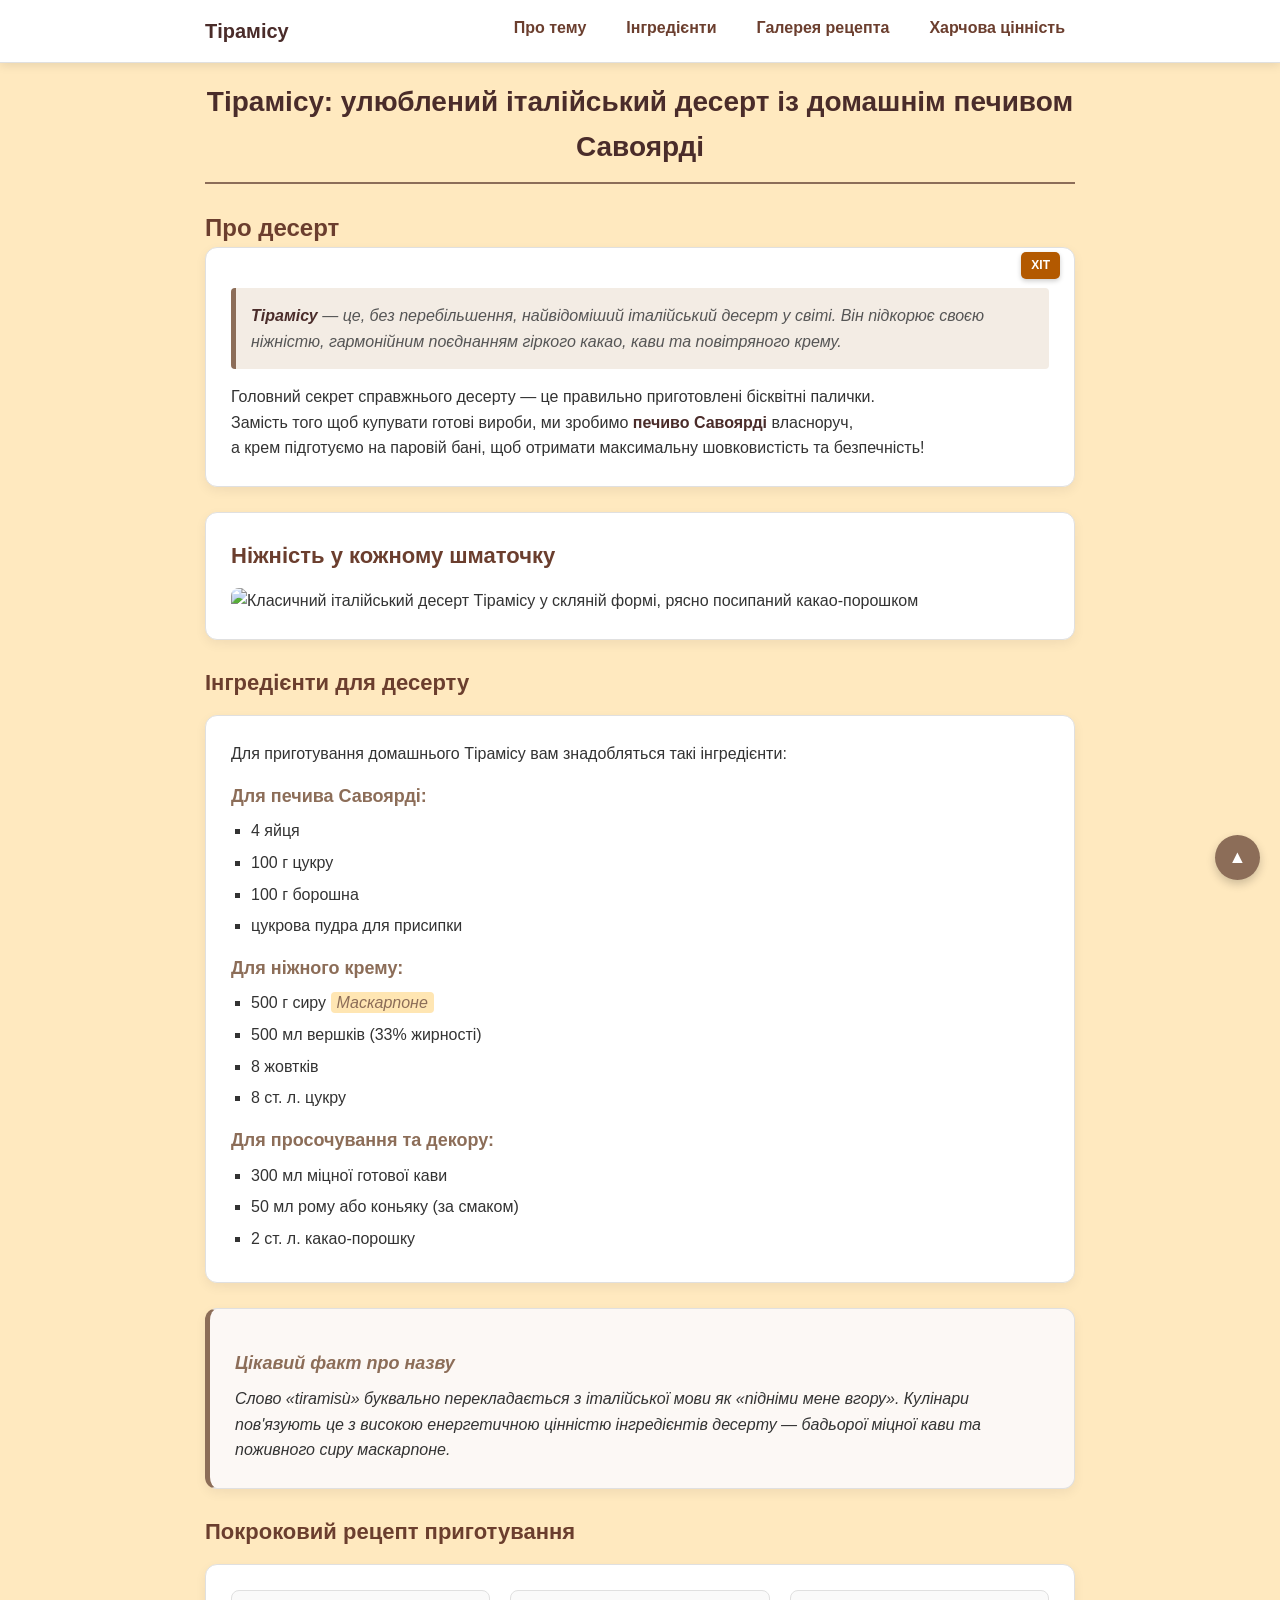
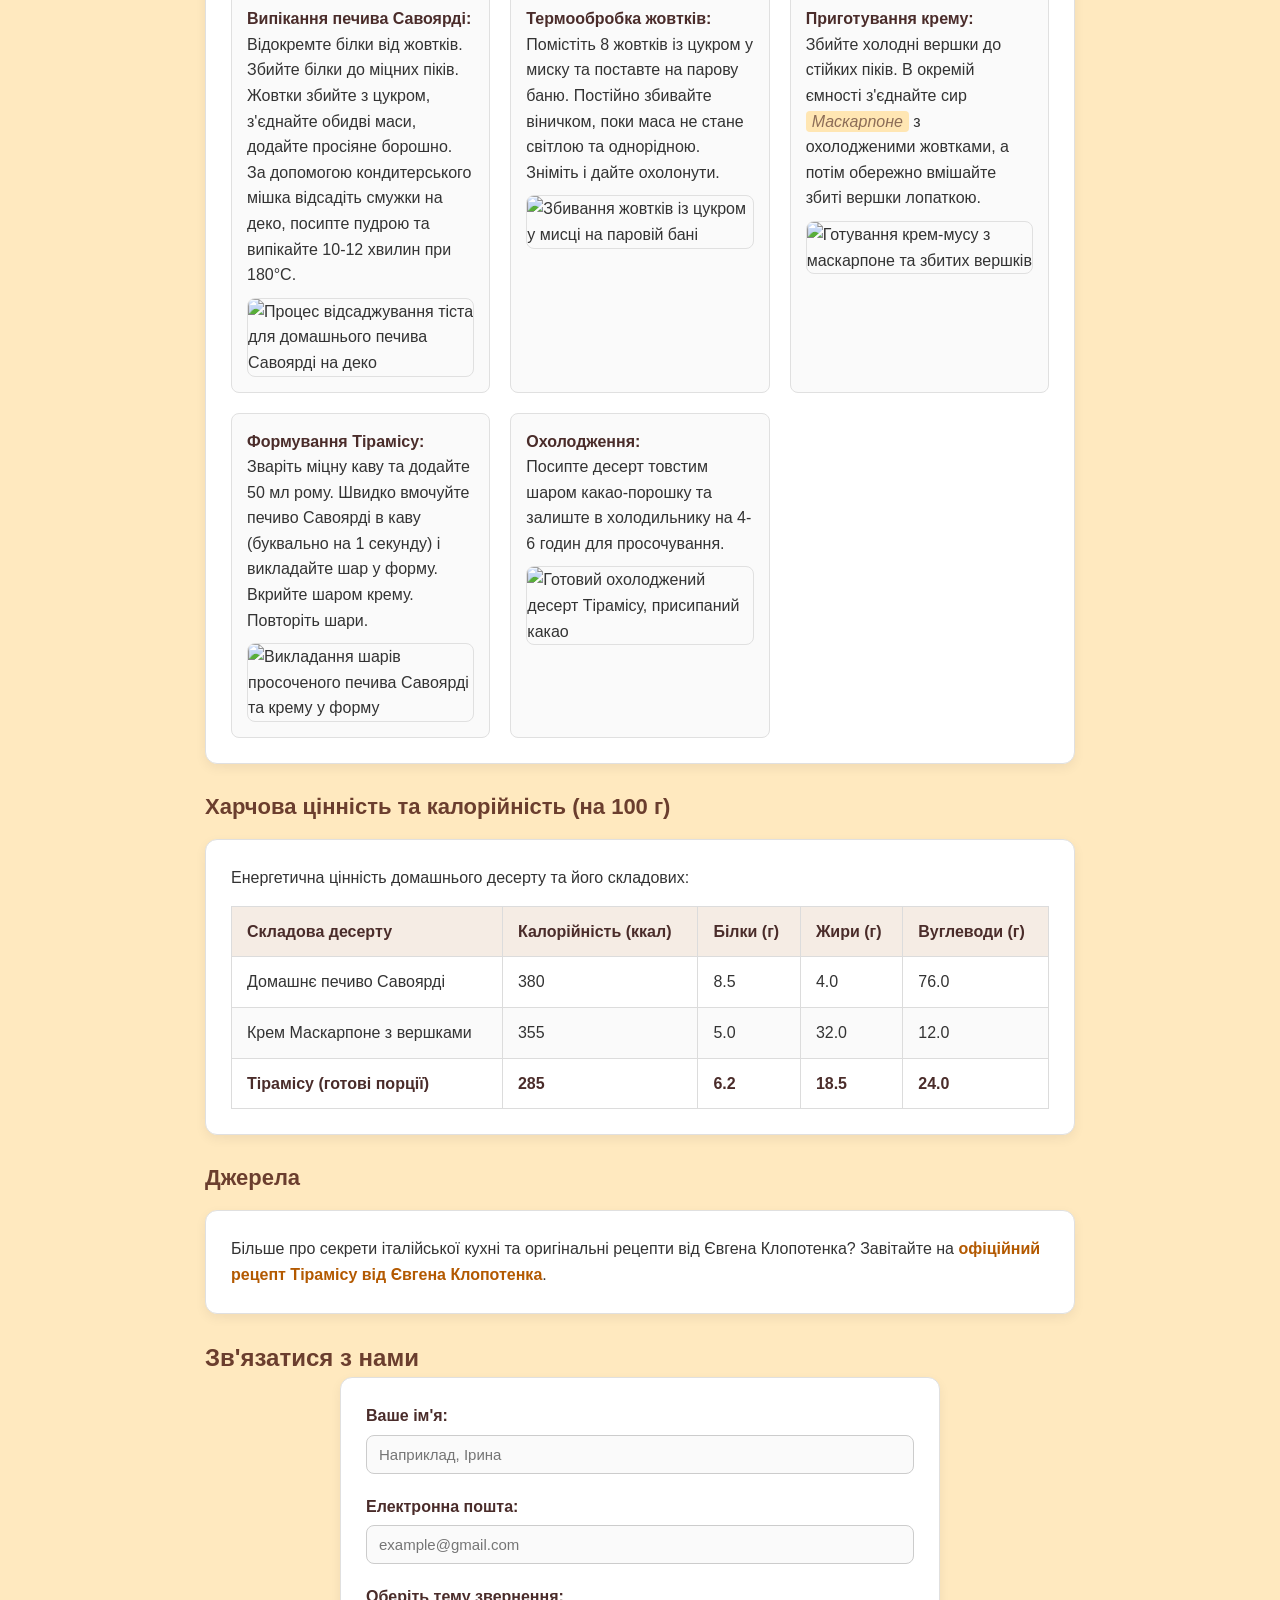
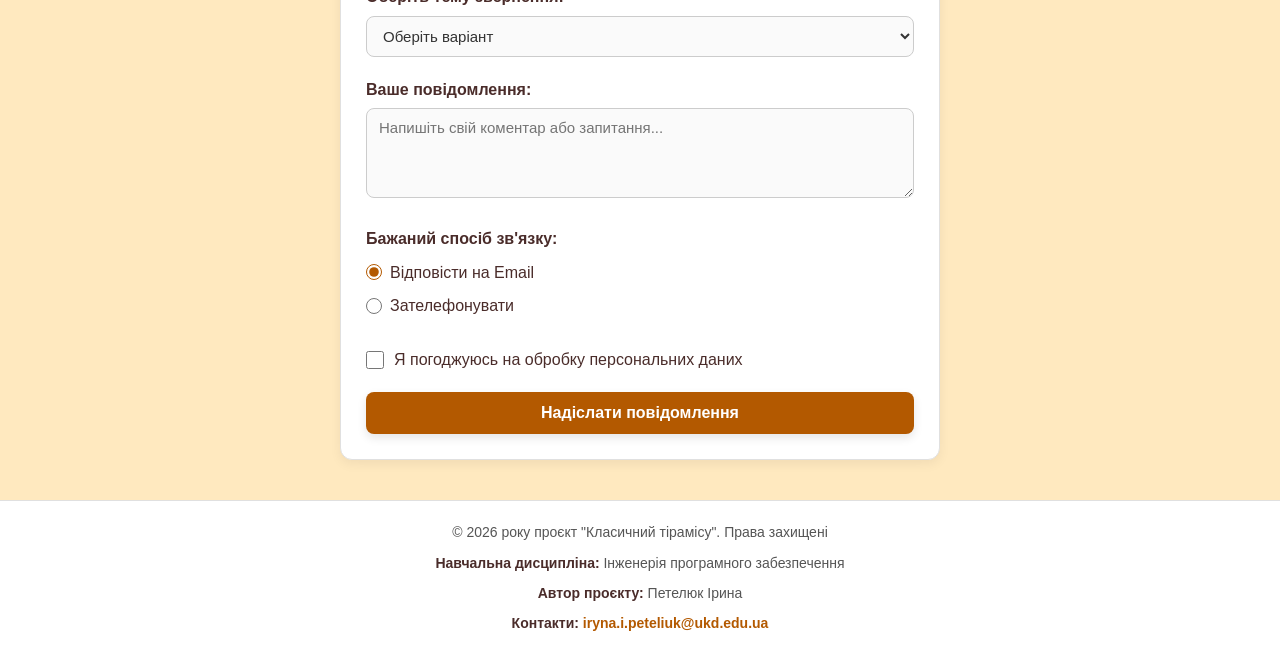
==== index.html @ 95dd8806 "index.html" ====
<!DOCTYPE html>
<html lang="uk">

<head>
    <meta charset="UTF-8">
    <meta name="viewport" content="width=device-width, initial-scale=1.0">
    <title>Тірамісу — Покроковий рецепт італійського десерту з домашнім Савоярді</title>
    <meta name="description" content="Дізнайтеся, як приготувати класичний італійський десерт Тірамісу з домашнім печивом Савоярді та ніжним кремом на паровій бані. Покроковий рецепт від шефа.">
    <meta name="keywords" content="тірамісу, рецепт тірамісу, савоярді, маскарпоне, італійський десерт, десерт із кавою, рецепт клопотенко">
    <meta name="author" content="Петелюк Ірина">
    <link rel="icon" href="https://cdn-icons-png.flaticon.com/512/3014/3014318.png" type="image/x-icon">
    <link rel="stylesheet" href="style.css">
</head>

<body>

    <header class="site-header" id="main-header">
        <div class="header-container">
            <div class="logo">Тірамісу</div>
            <nav class="site-nav" aria-label="Головне меню сайту">
                <ul>
                    <li><a href="#about">Про тему</a></li>
                    <li><a href="#ingredients">Інгредієнти</a></li>
                    <li><a href="#gallery">Галерея рецепта</a></li>
                    <li><a href="#nutrition">Харчова цінність</a></li>
                </ul>
            </nav>
        </div>
    </header>

    <main id="main-content" class="container">
        
        <h1 id="page-title">Тірамісу: улюблений італійський десерт із домашнім печивом Савоярді</h1>
        
        <section id="about" class="cont_sect">
            <h2>Про десерт</h2>
            <article class="card"> 
                <span class="sect_span">ХІТ</span>
                <p class="intro">
                    <strong>Тірамісу</strong> — це, без перебільшення, найвідоміший італійський десерт у світі. Він підкорює своєю
                    ніжністю, гармонійним поєднанням гіркого какао, кави та повітряного крему.
                </p>
                <p style="margin-top: 15px;">
                    Головний секрет справжнього десерту — це правильно приготовлені бісквітні палички.<br>
                    Замість того щоб купувати готові вироби, ми зробимо <strong>печиво Савоярді</strong> власноруч,<br>
                    а крем підготуємо на паровій бані, щоб отримати максимальну шовковистість та безпечність!
                </p>
            </article>
        </section>

        <section class="card">
            <h2 class="section-title">Ніжність у кожному шматочку</h2>
            <article class="card" style="border: none; box-shadow: none; padding: 0; margin: 0;">
                <img src="https://images.unsplash.com/photo-1571877227200-a0d98ea607e9?auto=format&fit=crop&w=800&q=80"
                    alt="Класичний італійський десерт Тірамісу у скляній формі, рясно посипаний какао-порошком" class="main-img">
            </article>
        </section>

        <section id="ingredients">
            <h2 class="section-title">Інгредієнти для десерту</h2>
            <article class="card">
                <p style="margin-bottom: 15px;">Для приготування домашнього Тірамісу вам знадобляться такі інгредієнти:</p>

                <h3>Для печива Савоярді:</h3>
                <ul>
                    <li>4 яйця</li>
                    <li>100 г цукру</li>
                    <li>100 г борошна</li>
                    <li>цукрова пудра для присипки</li>
                </ul>

                <h3>Для ніжного крему:</h3>
                <ul>
                    <li>500 г сиру <em class="highlight">Маскарпоне</em></li>
                    <li>500 мл вершків (33% жирності)</li>
                    <li>8 жовтків</li>
                    <li>8 ст. л. цукру</li>
                </ul>

                <h3>Для просочування та декору:</h3>
                <ul>
                    <li>300 мл міцної готової кави</li>
                    <li>50 мл рому або коньяку (за смаком)</li>
                    <li>2 ст. л. какао-порошку</li>
                </ul>
            </article>
        </section>

        <aside class="useful-aside card">
            <h3>Цікавий факт про назву</h3>
            <p>
                Слово «tiramisù» буквально перекладається з італійської мови як «підніми мене вгору». Кулінари пов'язують це з високою енергетичною цінністю інгредієнтів десерту — бадьорої міцної кави та поживного сиру маскарпоне.
            </p>
        </aside>

        <section id="gallery">
            <h2 class="section-title">Покроковий рецепт приготування</h2>
            <article class="card">
                <div class="grid-gallery">
                    <div class="grid-item">
                        <strong>Випікання печива Савоярді:</strong><br>
                        Відокремте білки від жовтків. Збийте білки до міцних піків.
                        Жовтки збийте з цукром, з'єднайте обидві маси, додайте просіяне борошно.
                        За допомогою кондитерського мішка відсадіть смужки на деко,
                        посипте пудрою та випікайте 10-12 хвилин при 180°C.<br>
                        <img src="https://klopotenko.com/wp-content/uploads/2022/11/tyramisu-onovlennya-2-img.jpg?v=1720543439"
                            alt="Процес відсаджування тіста для домашнього печива Савоярді на деко" class="step-img">
                    </div>
                    <div class="grid-item">
                        <strong>Термообробка жовтків:</strong><br>
                        Помістіть 8 жовтків із цукром у миску та поставте на парову баню.
                        Постійно збивайте віничком, поки маса не стане світлою та однорідною.
                        Зніміть і дайте охолонути.<br>
                        <img src="https://klopotenko.com/wp-content/uploads/2022/11/tyramisu-onovlennya-3-img.jpg?v=1720543438"
                            alt="Збивання жовтків із цукром у мисці на паровій бані" class="step-img">
                    </div>
                    <div class="grid-item">
                        <strong>Приготування крему:</strong><br>
                        Збийте холодні вершки до стійких піків.
                        В окремій ємності з'єднайте сир <em class="highlight">Маскарпоне</em> з охолодженими жовтками,
                        а потім обережно вмішайте збиті вершки лопаткою.<br>
                        <img src="https://klopotenko.com/wp-content/uploads/2022/11/tyramisu-onovlennya-4-img.jpg?v=1720543437"
                            alt="Готування крем-мусу з маскарпоне та збитих вершків" class="step-img">
                    </div>
                    <div class="grid-item">
                        <strong>Формування Тірамісу:</strong><br>
                        Зваріть міцну каву та додайте 50 мл рому.
                        Швидко вмочуйте печиво Савоярді в каву (буквально на 1 секунду) і викладайте шар у форму.
                        Вкрийте шаром крему. Повторіть шари.<br>
                        <img src="https://klopotenko.com/wp-content/uploads/2022/11/tyramisu-onovlennya-5-img.jpg?v=1720543436"
                            alt="Викладання шарів просоченого печива Савоярді та крему у форму" class="step-img">
                    </div>
                    <div class="grid-item">
                        <strong>Охолодження:</strong><br>
                        Посипте десерт товстим шаром какао-порошку та залиште в холодильнику на 4-6 годин для просочування.<br>
                        <img src="https://klopotenko.com/wp-content/uploads/2022/11/tyramisu-onovlennya-6-img.jpg?v=1720543435"
                            alt="Готовий охолоджений десерт Тірамісу, присипаний какао" class="step-img">
                    </div>
                </div>
            </article>
        </section>

        <section id="nutrition">
            <h2 class="section-title">Харчова цінність та калорійність (на 100 г)</h2>
            <article class="card">
                <p style="margin-bottom: 15px;">Енергетична цінність домашнього десерту та його складових:</p>
                <table>
                    <thead>
                        <tr>
                            <th>Складова десерту</th>
                            <th>Калорійність (ккал)</th>
                            <th>Білки (г)</th>
                            <th>Жири (г)</th>
                            <th>Вуглеводи (г)</th>
                        </tr>
                    </thead>
                    <tbody>
                        <tr>
                            <td>Домашнє печиво Савоярді</td>
                            <td>380</td>
                            <td>8.5</td>
                            <td>4.0</td>
                            <td>76.0</td>
                        </tr>
                        <tr>
                            <td>Крем Маскарпоне з вершками</td>
                            <td>355</td>
                            <td>5.0</td>
                            <td>32.0</td>
                            <td>12.0</td>
                        </tr>
                        <tr>
                            <td><strong>Тірамісу (готові порції)</strong></td>
                            <td><strong>285</strong></td>
                            <td><strong>6.2</strong></td>
                            <td><strong>18.5</strong></td>
                            <td><strong>24.0</strong></td>
                        </tr>
                    </tbody>
                </table>
            </article>
        </section>

        <section class="box-section">
            <h2 class="section-title">Джерела</h2>
            <article class="card">
                <p>
                    Більше про секрети італійської кухні та оригінальні рецепти від Євгена Клопотенка? Завітайте на
                    <a href="https://klopotenko.com/tiramisu-ylublenyj-italijskij-desert/" target="_blank"
                        rel="noopener noreferrer">офіційний рецепт Тірамісу від Євгена Клопотенка</a>.
                </p>
            </article>
        </section>

        <section id="contact" class="cont_sect">
            <h2>Зв'язатися з нами</h2>
            <form action="#" method="POST" class="card">
                
                <div class="form-group">
                    <label for="user-name">Ваше ім'я:</label>
                    <input type="text" id="user-name" name="user_name" placeholder="Наприклад, Ірина" required>
                </div>

                <div class="form-group">
                    <label for="user-email">Електронна пошта:</label>
                    <input type="email" id="user-email" name="user_email" placeholder="example@gmail.com" required>
                </div>

                <div class="form-group">
                    <label for="appeal-topic">Оберіть тему звернення:</label>
                    <select id="appeal-topic" name="appeal_topic">
                        <option value="" disabled selected>Оберіть варіант</option>
                        <option value="recipe">Запитання щодо рецепта</option>
                        <option value="cooperation">Пропозиція співпраці</option>
                        <option value="other">Інше</option>
                    </select>
                </div>

                <div class="form-group">
                    <label for="user-message">Ваше повідомлення:</label>
                    <textarea id="user-message" name="user_message" rows="4" placeholder="Напишіть свій коментар або запитання..."></textarea>
                </div>

                <fieldset class="form-group radio-group">
                    <legend>Бажаний спосіб зв'язку:</legend>
                    <div class="radio-option">
                        <input type="radio" id="contact-email" name="contact_method" value="email" checked>
                        <label for="contact-email">Відповісти на Email</label>
                    </div>
                    <div class="radio-option">
                        <input type="radio" id="contact-phone" name="contact_method" value="phone">
                        <label for="contact-phone">Зателефонувати</label>
                    </div>
                </fieldset>

                <div class="form-group checkbox-group">
                    <input type="checkbox" id="terms" name="terms" required>
                    <label for="terms">Я погоджуюсь на обробку персональних даних</label>
                </div>

                <button type="submit" class="submit-btn">Надіслати повідомлення</button>

            </form>
        </section>

    </main>
    
    <footer class="site-footer">
        <div class="footer-content">
            <p>&copy; 2026 року проєкт "Класичний тірамісу". Права захищені</p>
            <p><strong>Навчальна дисципліна:</strong> Інженерія програмного забезпечення</p>
            <p><strong>Автор проєкту:</strong> Петелюк Ірина</p>
            <p><strong>Контакти:</strong> <a href="mailto:iryna.i.peteliuk@ukd.edu.ua" target="_blank">iryna.i.peteliuk@ukd.edu.ua</a></p>
        </div>
    </footer>

  
    <a href="#" class="strilka" aria-label="Повернутися на початок сторінки">
        <span aria-hidden="true">▲</span>
    </a>

</body>

</html>
---- style.css ----
* {
    box-sizing: border-box;
    margin: 0;
    padding: 0;
}

html {
    scroll-behavior: smooth;
    scroll-padding-top: 90px;
}

body {
    background-color: #ffe9bf;
    font-family: Arial, sans-serif;
    color: #333333;
    line-height: 1.6;
    padding-top: 80px; 
}

main, section, article, aside, header, footer {
    display: block;
}

.site-header {
    position: fixed;
    top: 0;
    left: 0;
    width: 100%;
    background-color: #ffffff;
    border-bottom: 1px solid #e0e0e0;
    box-shadow: 0 2px 10px rgba(0, 0, 0, 0.1);
    z-index: 1000;
    padding: 15px 0;
}

.header-container {
    max-width: 900px;
    margin: 0 auto;
    padding: 0 15px;
    display: flex;
    justify-content: space-between;
    align-items: center;
}

.logo {
    font-size: 20px;
    font-weight: bold;
    color: #4a2c2a;
}

.site-nav ul {
    display: flex;
    list-style: none;
    gap: 20px;
}

.site-nav a {
    color: #6b3e2e;
    font-weight: bold;
    text-decoration: none;
    padding: 5px 10px;
    border-radius: 4px;
    transition: background-color 0.2s;
}

.site-nav a:hover {
    background-color: #f3ece4;
    color: #b35900;
    text-decoration: none;
}

.container {
    max-width: 900px;
    margin: 0 auto;
    padding: 0 15px;
}

.cont_sect {
    position: relative;
}

.card {
    background-color: #ffffff;
    padding: 25px;
    border: 1px solid #e0e0e0;
    border-radius: 12px;
    margin-bottom: 25px;
    box-shadow: 0 4px 12px rgba(0, 0, 0, 0.06);
}


.useful-aside {
    background-color: #fcf8f5;
    border-left: 5px solid #8c6d58;
    font-style: italic;
}

#page-title {
    color: #4a2c2a;
    font-size: 28px;
    font-weight: bold;
    text-align: center;
    border-bottom: 2px solid #8c6d58;
    padding-bottom: 12px;
    margin-bottom: 25px;
}

.strilka {
    position: fixed;
    bottom: 20px;
    right: 20px;
    width: 45px;
    height: 45px;
    background-color: #8c6d58;
    color: #ffffff;
    font-size: 18px;
    border-radius: 50%;
    display: flex;
    align-items: center;
    justify-content: center;
    box-shadow: 0 4px 10px rgba(0, 0, 0, 0.2);
    transition: background-color 0.2s, transform 0.2s;
    text-decoration: none;
    cursor: pointer;
    z-index: 999999;
    pointer-events: auto;
}

.strilka:hover {
    background-color: #b35900;
    color: #ffffff;
    text-decoration: none;
    transform: translateY(-3px);
}

.section-title {
    color: #6b3e2e;
    font-size: 22px;
    font-weight: bold;
    margin-bottom: 15px;
}

h3 {
    color: #8c6d58;
    font-size: 18px;
    margin-top: 15px;
    margin-bottom: 8px;
}

h2 {
    color: #6b3e2e;
}

.intro {
    font-size: 16px;
    font-style: italic;
    color: #555555;
    background-color: #f3ece4;
    padding: 15px;
    border-left: 5px solid #8c6d58;
    border-radius: 4px;
    margin-top: 15px;
}

.box-section {
    position: relative;
}

.sect_span {
    position: absolute;
    top: 43px;
    right: 15px;
    background-color: #b35900;
    color: #ffffff;
    padding: 4px 10px;
    font-size: 12px;
    font-weight: bold;
    border-radius: 5px;
    box-shadow: 0 2px 5px rgba(0,0,0,0.2);
}

strong {
    color: #4a2c2a;
}

em {
    color: #8c6d58;
}

.highlight {
    background-color: #ffe6b3;
    padding: 2px 6px;
    border-radius: 4px;
}

table {
    width: 100%;
    border-collapse: collapse;
    margin-top: 10px;
}

th, td {
    padding: 12px 15px;
    border: 1px solid #dcdcdc;
    text-align: left;
}

th {
    background-color: #f5ece4;
    color: #4a2c2a;
    font-weight: bold;
}

tbody tr:nth-child(even) {
    background-color: #fafafa;
}

.main-img {
    max-width: 100%;
    height: auto;
    border-radius: 8px;
    display: block;
    margin: 0 auto;
}

.grid-gallery {
    display: grid;
    grid-template-columns: repeat(3, 1fr);
    gap: 20px;
}

.grid-item {
    background-color: #fafafa;
    border: 1px solid #e0e0e0;
    padding: 15px;
    border-radius: 8px;
}

.step-img {
    width: 100%;
    height: auto;
    object-fit: cover;
    border-radius: 8px;
    border: 1px solid #e0e0e0;
    margin-top: 10px;
    display: block;
}

a {
    color: #b35900;
    text-decoration: none;
    font-weight: bold;
}

a:hover {
    color: #e67300;
    text-decoration: underline;
}

ul {
    list-style-type: square;
    padding-left: 20px;
}

li {
    margin-bottom: 6px;
}

.site-footer {
    background-color: #ffffff;
    border-top: 1px solid #e0e0e0;
    padding: 20px 0;
    margin-top: 40px;
    text-align: center;
    color: #555555;
    font-size: 14px;
}

.footer-content {
    max-width: 900px;
    margin: 0 auto;
    padding: 0 15px;
    display: flex;
    flex-direction: column;
    gap: 8px;
}
form.card {
    max-width: 600px;
    margin: 0 auto;
    display: block;
}

.form-group {
    margin-bottom: 20px;
}

.form-group label {
    display: block;
    margin-bottom: 6px;
    font-weight: 600;
    color: #4a2c2a;
}

input[type="text"],
input[type="email"],
select,
textarea {
    width: 100%;
    padding: 10px 12px;
    border: 1px solid #ccc;
    border-radius: 8px;
    font-size: 15px;
    font-family: Arial, sans-serif;
    background-color: #fafafa;
    color: #333333;
    transition: border-color 0.2s, box-shadow 0.2s;
}

input[type="text"]:focus,
input[type="email"]:focus,
select:focus,
textarea:focus {
    border-color: #2563eb;
    outline: none;
    box-shadow: 0 0 0 3px rgba(37, 99, 235, 0.2);
    background-color: #ffffff;
}

.radio-group {
    border: none;
    padding: 0;
    margin-bottom: 20px;
}

.radio-group legend {
    font-weight: 600;
    color: #4a2c2a;
    margin-bottom: 8px;
}

.radio-option {
    display: flex;
    align-items: center;
    gap: 8px;
    margin-bottom: 8px;
}

.radio-option input[type="radio"] {
    accent-color: #b35900;
    width: 16px;
    height: 16px;
    cursor: pointer;
}

.radio-option label {
    font-weight: normal;
    margin-bottom: 0;
    cursor: pointer;
}

.checkbox-group {
    display: flex;
    align-items: center;
    gap: 10px;
}

.checkbox-group input[type="checkbox"] {
    accent-color: #b35900;
    width: 18px;
    height: 18px;
    cursor: pointer;
}

.checkbox-group label {
    font-weight: normal;
    margin-bottom: 0;
    cursor: pointer;
}

.submit-btn {
    width: 100%;
    background-color: #b35900;
    color: #ffffff;
    border: none;
    padding: 12px 20px;
    font-size: 16px;
    font-weight: bold;
    border-radius: 8px;
    cursor: pointer;
    transition: background-color 0.2s, transform 0.1s;
    box-shadow: 0 4px 10px rgba(0, 0, 0, 0.1);
}

.submit-btn:hover {
    background-color: #e67300;
}

.submit-btn:active {
    transform: translateY(1px);
}
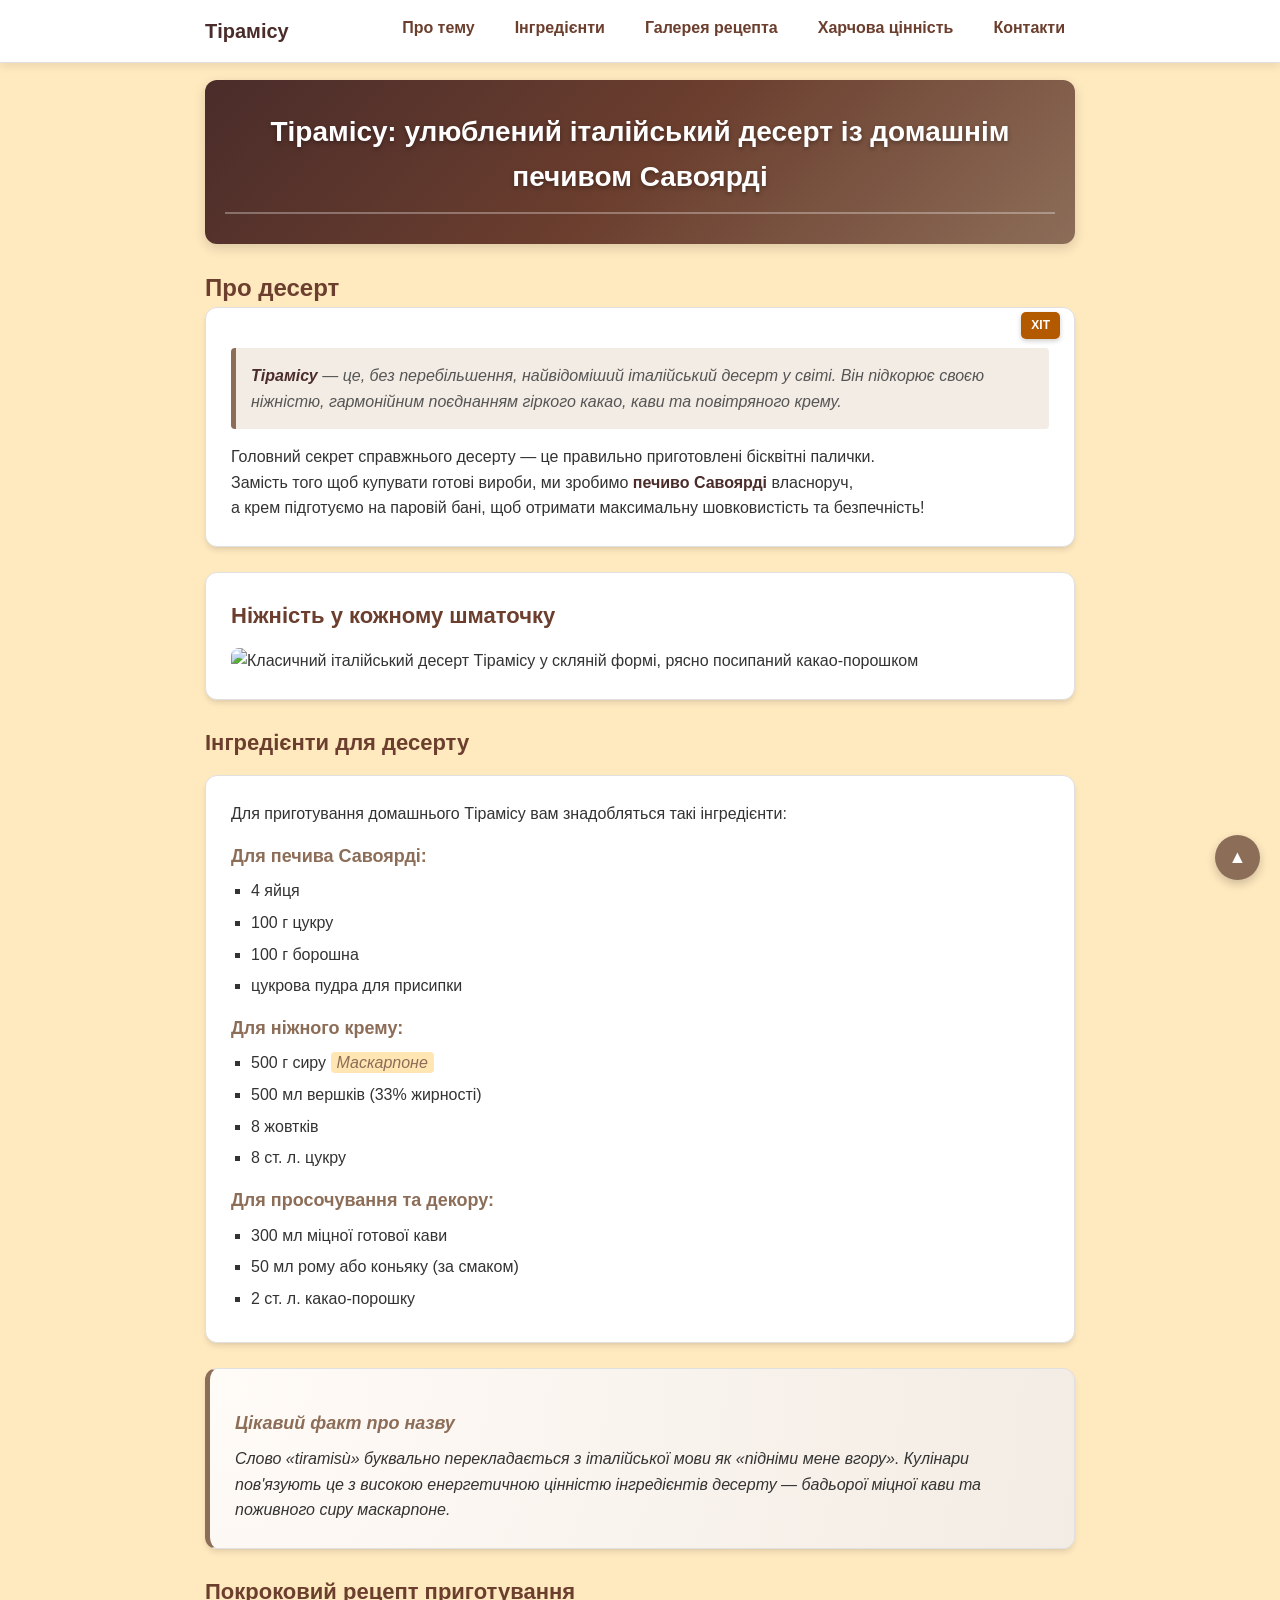
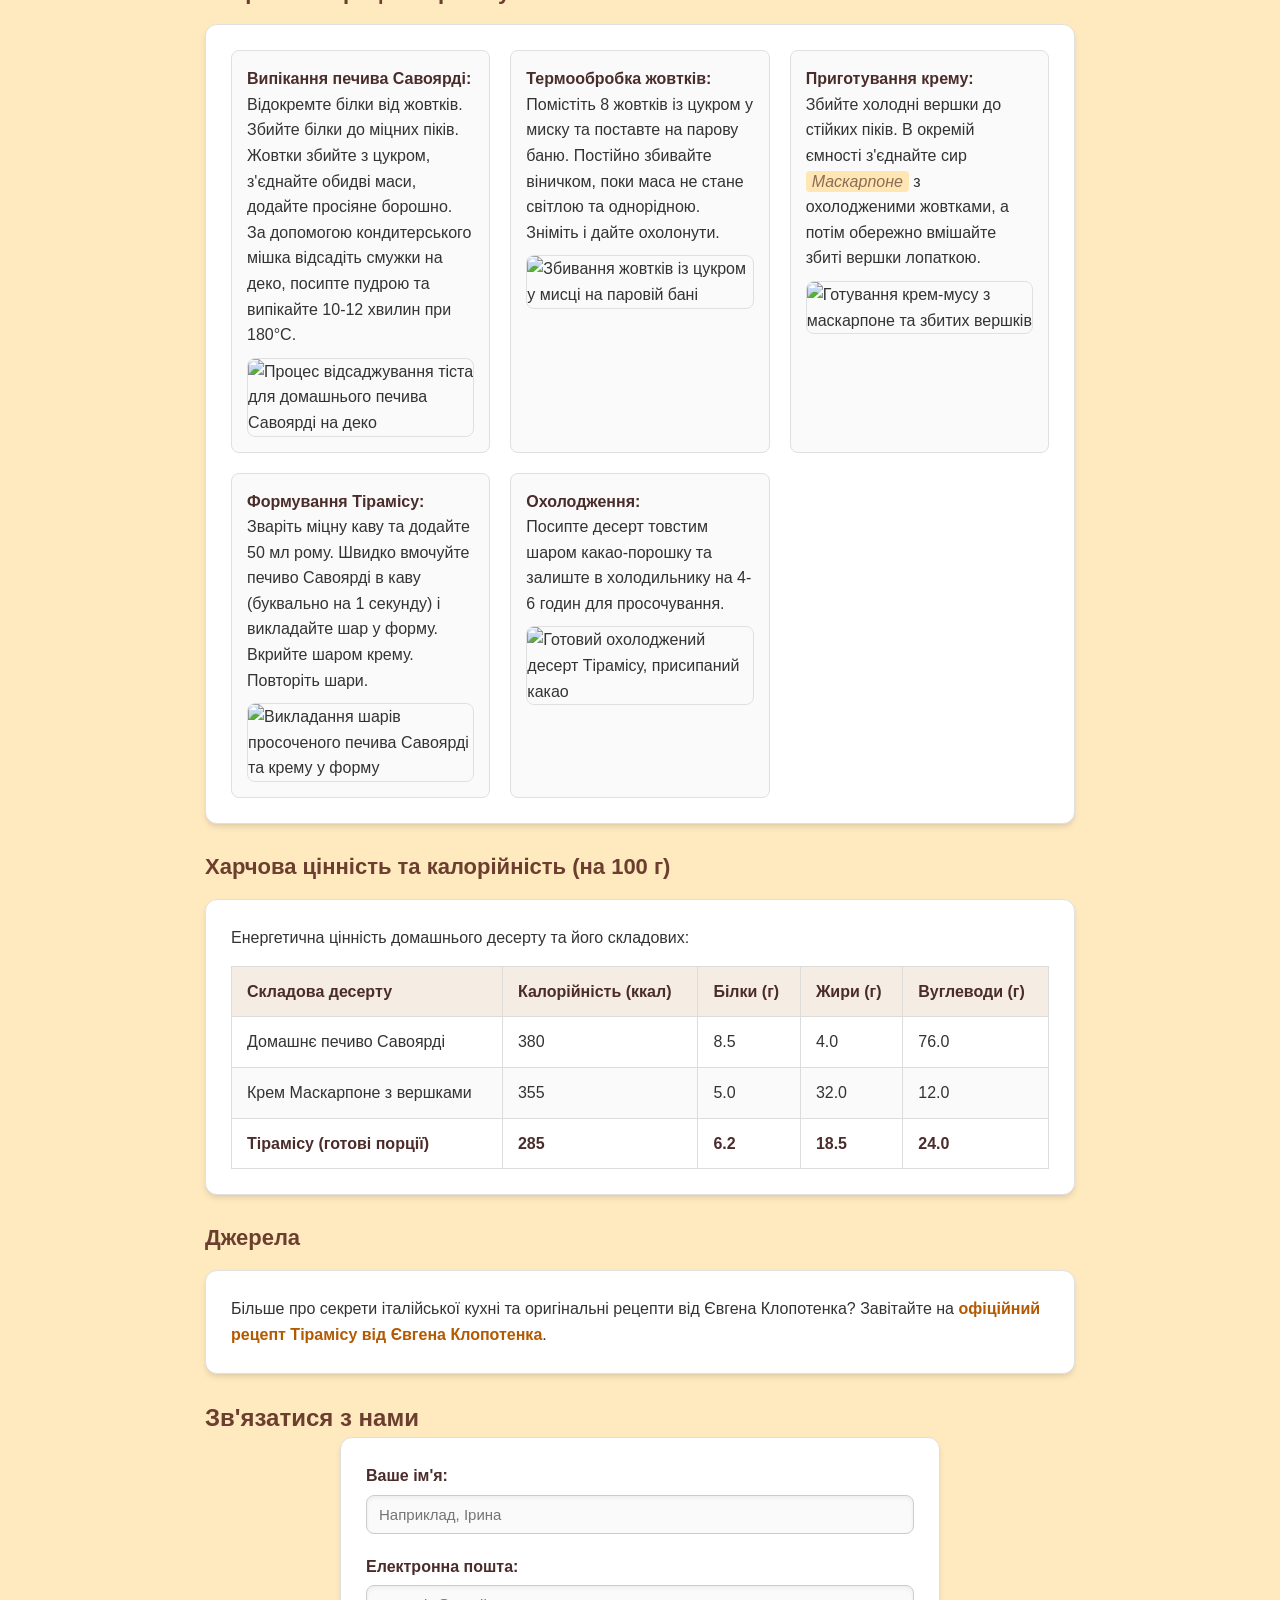
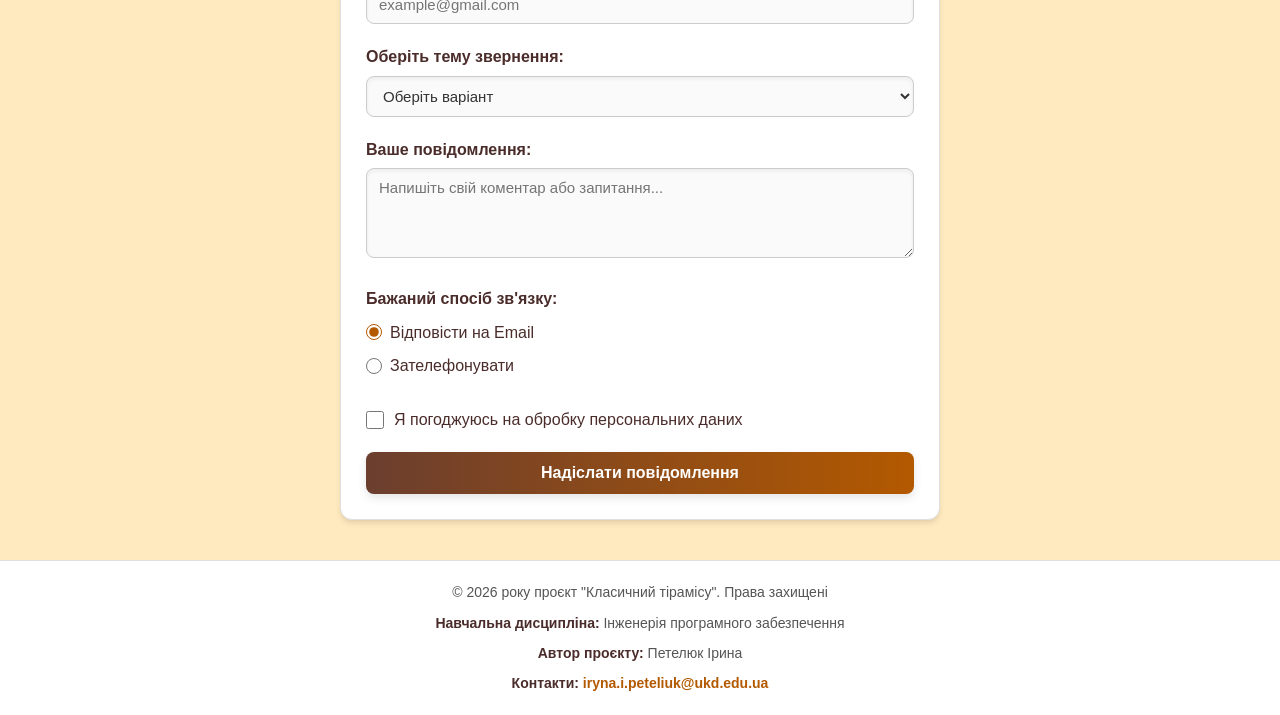
==== commit 19d71477: "index.html" ====
--- a/index.html
+++ b/index.html
@@ -23,19 +23,22 @@
                     <li><a href="#ingredients">Інгредієнти</a></li>
                     <li><a href="#gallery">Галерея рецепта</a></li>
                     <li><a href="#nutrition">Харчова цінність</a></li>
+                    <li><a href="#contact">Контакти</a></li>
                 </ul>
             </nav>
         </div>
     </header>
 
     <main id="main-content" class="container">
-        
-        <h1 id="page-title">Тірамісу: улюблений італійський десерт із домашнім печивом Савоярді</h1>
+    
+        <section id="hero" class="hero-section">
+            <h1 id="page-title">Тірамісу: улюблений італійський десерт із домашнім печивом Савоярді</h1>
+        </section>
         
         <section id="about" class="cont_sect">
             <h2>Про десерт</h2>
             <article class="card"> 
-                <span class="sect_span">ХІТ</span>
+                <span class="sect_span badge">ХІТ</span>
                 <p class="intro">
                     <strong>Тірамісу</strong> — це, без перебільшення, найвідоміший італійський десерт у світі. Він підкорює своєю
                     ніжністю, гармонійним поєднанням гіркого какао, кави та повітряного крему.
@@ -50,10 +53,8 @@
 
         <section class="card">
             <h2 class="section-title">Ніжність у кожному шматочку</h2>
-            <article class="card" style="border: none; box-shadow: none; padding: 0; margin: 0;">
-                <img src="https://images.unsplash.com/photo-1571877227200-a0d98ea607e9?auto=format&fit=crop&w=800&q=80"
-                    alt="Класичний італійський десерт Тірамісу у скляній формі, рясно посипаний какао-порошком" class="main-img">
-            </article>
+            <img src="https://images.unsplash.com/photo-1571877227200-a0d98ea607e9?auto=format&fit=crop&w=800&q=80"
+                 alt="Класичний італійський десерт Тірамісу у скляній формі, рясно посипаний какао-порошком" class="main-img">
         </section>
 
         <section id="ingredients">
@@ -104,7 +105,7 @@
                         За допомогою кондитерського мішка відсадіть смужки на деко,
                         посипте пудрою та випікайте 10-12 хвилин при 180°C.<br>
                         <img src="https://klopotenko.com/wp-content/uploads/2022/11/tyramisu-onovlennya-2-img.jpg?v=1720543439"
-                            alt="Процес відсаджування тіста для домашнього печива Савоярді на деко" class="step-img">
+                             alt="Процес відсаджування тіста для домашнього печива Савоярді на деко" class="step-img">
                     </div>
                     <div class="grid-item">
                         <strong>Термообробка жовтків:</strong><br>
@@ -112,7 +113,7 @@
                         Постійно збивайте віничком, поки маса не стане світлою та однорідною.
                         Зніміть і дайте охолонути.<br>
                         <img src="https://klopotenko.com/wp-content/uploads/2022/11/tyramisu-onovlennya-3-img.jpg?v=1720543438"
-                            alt="Збивання жовтків із цукром у мисці на паровій бані" class="step-img">
+                             alt="Збивання жовтків із цукром у мисці на паровій бані" class="step-img">
                     </div>
                     <div class="grid-item">
                         <strong>Приготування крему:</strong><br>
@@ -120,7 +121,7 @@
                         В окремій ємності з'єднайте сир <em class="highlight">Маскарпоне</em> з охолодженими жовтками,
                         а потім обережно вмішайте збиті вершки лопаткою.<br>
                         <img src="https://klopotenko.com/wp-content/uploads/2022/11/tyramisu-onovlennya-4-img.jpg?v=1720543437"
-                            alt="Готування крем-мусу з маскарпоне та збитих вершків" class="step-img">
+                             alt="Готування крем-мусу з маскарпоне та збитих вершків" class="step-img">
                     </div>
                     <div class="grid-item">
                         <strong>Формування Тірамісу:</strong><br>
@@ -128,13 +129,13 @@
                         Швидко вмочуйте печиво Савоярді в каву (буквально на 1 секунду) і викладайте шар у форму.
                         Вкрийте шаром крему. Повторіть шари.<br>
                         <img src="https://klopotenko.com/wp-content/uploads/2022/11/tyramisu-onovlennya-5-img.jpg?v=1720543436"
-                            alt="Викладання шарів просоченого печива Савоярді та крему у форму" class="step-img">
+                             alt="Викладання шарів просоченого печива Савоярді та крему у форму" class="step-img">
                     </div>
                     <div class="grid-item">
                         <strong>Охолодження:</strong><br>
                         Посипте десерт товстим шаром какао-порошку та залиште в холодильнику на 4-6 годин для просочування.<br>
                         <img src="https://klopotenko.com/wp-content/uploads/2022/11/tyramisu-onovlennya-6-img.jpg?v=1720543435"
-                            alt="Готовий охолоджений десерт Тірамісу, присипаний какао" class="step-img">
+                             alt="Готовий охолоджений десерт Тірамісу, присипаний какао" class="step-img">
                     </div>
                 </div>
             </article>
@@ -144,40 +145,42 @@
             <h2 class="section-title">Харчова цінність та калорійність (на 100 г)</h2>
             <article class="card">
                 <p style="margin-bottom: 15px;">Енергетична цінність домашнього десерту та його складових:</p>
-                <table>
-                    <thead>
-                        <tr>
-                            <th>Складова десерту</th>
-                            <th>Калорійність (ккал)</th>
-                            <th>Білки (г)</th>
-                            <th>Жири (г)</th>
-                            <th>Вуглеводи (г)</th>
-                        </tr>
-                    </thead>
-                    <tbody>
-                        <tr>
-                            <td>Домашнє печиво Савоярді</td>
-                            <td>380</td>
-                            <td>8.5</td>
-                            <td>4.0</td>
-                            <td>76.0</td>
-                        </tr>
-                        <tr>
-                            <td>Крем Маскарпоне з вершками</td>
-                            <td>355</td>
-                            <td>5.0</td>
-                            <td>32.0</td>
-                            <td>12.0</td>
-                        </tr>
-                        <tr>
-                            <td><strong>Тірамісу (готові порції)</strong></td>
-                            <td><strong>285</strong></td>
-                            <td><strong>6.2</strong></td>
-                            <td><strong>18.5</strong></td>
-                            <td><strong>24.0</strong></td>
-                        </tr>
-                    </tbody>
-                </table>
+                <div class="table-wrapper">
+                    <table>
+                        <thead>
+                            <tr>
+                                <th>Складова десерту</th>
+                                <th>Калорійність (ккал)</th>
+                                <th>Білки (г)</th>
+                                <th>Жири (г)</th>
+                                <th>Вуглеводи (г)</th>
+                            </tr>
+                        </thead>
+                        <tbody>
+                            <tr>
+                                <td>Домашнє печиво Савоярді</td>
+                                <td>380</td>
+                                <td>8.5</td>
+                                <td>4.0</td>
+                                <td>76.0</td>
+                            </tr>
+                            <tr>
+                                <td>Крем Маскарпоне з вершками</td>
+                                <td>355</td>
+                                <td>5.0</td>
+                                <td>32.0</td>
+                                <td>12.0</td>
+                            </tr>
+                            <tr>
+                                <td><strong>Тірамісу (готові порції)</strong></td>
+                                <td><strong>285</strong></td>
+                                <td><strong>6.2</strong></td>
+                                <td><strong>18.5</strong></td>
+                                <td><strong>24.0</strong></td>
+                            </tr>
+                        </tbody>
+                    </table>
+                </div>
             </article>
         </section>
 
@@ -187,7 +190,7 @@
                 <p>
                     Більше про секрети італійської кухні та оригінальні рецепти від Євгена Клопотенка? Завітайте на
                     <a href="https://klopotenko.com/tiramisu-ylublenyj-italijskij-desert/" target="_blank"
-                        rel="noopener noreferrer">офіційний рецепт Тірамісу від Євгена Клопотенка</a>.
+                       rel="noopener noreferrer">офіційний рецепт Тірамісу від Євгена Клопотенка</a>.
                 </p>
             </article>
         </section>
@@ -254,8 +257,7 @@
         </div>
     </footer>
 
-  
-    <a href="#" class="strilka" aria-label="Повернутися на початок сторінки">
+    <a href="#" class="strilka btn-top" aria-label="Повернутися на початок сторінки">
         <span aria-hidden="true">▲</span>
     </a>
 
--- a/style.css
+++ b/style.css
@@ -60,13 +60,13 @@
     text-decoration: none;
     padding: 5px 10px;
     border-radius: 4px;
-    transition: background-color 0.2s;
+    transition: transform 0.3s ease, box-shadow 0.3s ease, background-color 0.3s ease, color 0.3s ease, text-shadow 0.3s ease;
 }
 
 .site-nav a:hover {
     background-color: #f3ece4;
     color: #b35900;
-    text-decoration: none;
+    text-shadow: 0 0 8px rgba(179, 89, 0, 0.4);
 }
 
 .container {
@@ -77,6 +77,26 @@
 
 .cont_sect {
     position: relative;
+}
+
+.hero-section {
+    background: linear-gradient(135deg, #4a2c2a 0%, #6b3e2e 50%, #8c6d58 100%);
+    padding: 30px 20px;
+    border-radius: 12px;
+    margin-bottom: 25px;
+    text-align: center;
+    box-shadow: 0 4px 12px rgba(0, 0, 0, 0.15);
+}
+
+#page-title {
+    color: #ffffff;
+    font-size: 28px;
+    font-weight: bold;
+    text-align: center;
+    border-bottom: 2px solid rgba(255, 255, 255, 0.3);
+    padding-bottom: 12px;
+    margin-bottom: 0;
+    text-shadow: 0 2px 4px rgba(0, 0, 0, 0.35);
 }
 
 .card {
@@ -85,24 +105,19 @@
     border: 1px solid #e0e0e0;
     border-radius: 12px;
     margin-bottom: 25px;
-    box-shadow: 0 4px 12px rgba(0, 0, 0, 0.06);
-}
-
+    box-shadow: 0 4px 6px -1px rgba(0, 0, 0, 0.1), 0 2px 4px -2px rgba(0, 0, 0, 0.06);
+    transition: transform 0.3s ease, box-shadow 0.3s ease, background-color 0.3s ease, color 0.3s ease;
+}
+
+.card:hover {
+    transform: translateY(-6px) scale(1.015);
+    box-shadow: 0 20px 25px -5px rgba(0, 0, 0, 0.15);
+}
 
 .useful-aside {
-    background-color: #fcf8f5;
+    background: radial-gradient(circle at top left, #fffbf7, #f3ece4);
     border-left: 5px solid #8c6d58;
     font-style: italic;
-}
-
-#page-title {
-    color: #4a2c2a;
-    font-size: 28px;
-    font-weight: bold;
-    text-align: center;
-    border-bottom: 2px solid #8c6d58;
-    padding-bottom: 12px;
-    margin-bottom: 25px;
 }
 
 .strilka {
@@ -119,11 +134,11 @@
     align-items: center;
     justify-content: center;
     box-shadow: 0 4px 10px rgba(0, 0, 0, 0.2);
-    transition: background-color 0.2s, transform 0.2s;
     text-decoration: none;
     cursor: pointer;
     z-index: 999999;
     pointer-events: auto;
+    transition: transform 0.3s ease, box-shadow 0.3s ease, background-color 0.3s ease, color 0.3s ease;
 }
 
 .strilka:hover {
@@ -131,6 +146,7 @@
     color: #ffffff;
     text-decoration: none;
     transform: translateY(-3px);
+    box-shadow: 0 6px 14px rgba(0, 0, 0, 0.3);
 }
 
 .section-title {
@@ -214,7 +230,6 @@
 tbody tr:nth-child(even) {
     background-color: #fafafa;
 }
-
 .main-img {
     max-width: 100%;
     height: auto;
@@ -234,6 +249,7 @@
     border: 1px solid #e0e0e0;
     padding: 15px;
     border-radius: 8px;
+    overflow: hidden; 
 }
 
 .step-img {
@@ -244,12 +260,18 @@
     border: 1px solid #e0e0e0;
     margin-top: 10px;
     display: block;
+    transition: transform 0.4s ease-out;
+}
+
+.grid-item:hover .step-img {
+    transform: scale(1.08);
 }
 
 a {
     color: #b35900;
     text-decoration: none;
     font-weight: bold;
+    transition: color 0.3s ease;
 }
 
 a:hover {
@@ -284,6 +306,7 @@
     flex-direction: column;
     gap: 8px;
 }
+
 form.card {
     max-width: 600px;
     margin: 0 auto;
@@ -313,16 +336,17 @@
     font-family: Arial, sans-serif;
     background-color: #fafafa;
     color: #333333;
-    transition: border-color 0.2s, box-shadow 0.2s;
+    box-shadow: inset 0 2px 4px rgba(0, 0, 0, 0.06);
+    transition: border-color 0.2s, box-shadow 0.2s, background-color 0.2s;
 }
 
 input[type="text"]:focus,
 input[type="email"]:focus,
 select:focus,
 textarea:focus {
-    border-color: #2563eb;
+    border-color: #b35900;
     outline: none;
-    box-shadow: 0 0 0 3px rgba(37, 99, 235, 0.2);
+    box-shadow: inset 0 2px 4px rgba(0, 0, 0, 0.03), 0 0 0 3px rgba(179, 89, 0, 0.2);
     background-color: #ffffff;
 }
 
@@ -379,7 +403,7 @@
 
 .submit-btn {
     width: 100%;
-    background-color: #b35900;
+    background-image: linear-gradient(to right, #6b3e2e, #b35900);
     color: #ffffff;
     border: none;
     padding: 12px 20px;
@@ -387,14 +411,16 @@
     font-weight: bold;
     border-radius: 8px;
     cursor: pointer;
-    transition: background-color 0.2s, transform 0.1s;
     box-shadow: 0 4px 10px rgba(0, 0, 0, 0.1);
+    transition: transform 0.3s ease, box-shadow 0.3s ease, background-color 0.3s ease, color 0.3s ease;
 }
 
 .submit-btn:hover {
-    background-color: #e67300;
+    transform: translateY(-3px);
+    box-shadow: 0 10px 15px -3px rgba(107, 62, 46, 0.35);
 }
 
 .submit-btn:active {
     transform: translateY(1px);
-}
+    box-shadow: 0 2px 5px rgba(0, 0, 0, 0.2);
+}
